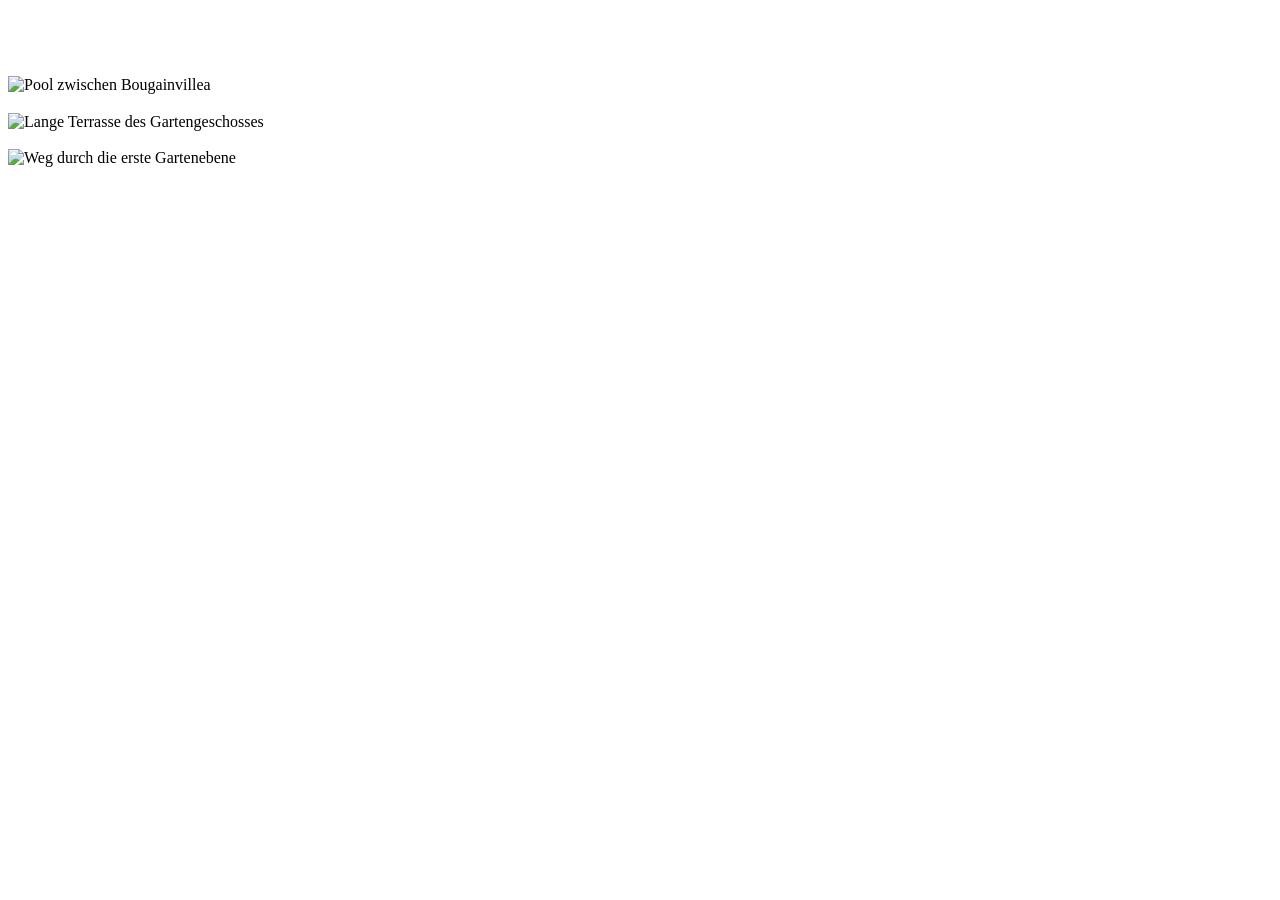
==== index.html @ 5aca3ff1 "Add Casa Alice pages and photo loader" ====
<!DOCTYPE html>
<html lang="de">
<head>
  <meta charset="utf-8" />
  <meta name="viewport" content="width=device-width, initial-scale=1" />
  <title>Casa Alice · Ponta do Sol, Madeira</title>
  <link rel="preconnect" href="https://fonts.googleapis.com" />
  <link rel="preconnect" href="https://fonts.gstatic.com" crossorigin />
  <link href="https://fonts.googleapis.com/css2?family=Figtree:wght@400;500;600&family=Fraunces:opsz,wght@9..144,400;9..144,500&display=swap" rel="stylesheet" />
  <link rel="icon" href="images/icons/favicon.ico" sizes="32x32" />
  <link rel="icon" type="image/png" href="images/icons/favicon-32.png" />
  <link rel="apple-touch-icon" href="images/icons/apple-touch-icon.png" />
  <link rel="manifest" href="site.webmanifest" />
  <meta name="theme-color" content="#102d37" />
  <link rel="stylesheet" href="styles.css" />
</head>
<body data-page="home">
  <div id="site-header"></div>
  <section class="hero">
    <div class="hero-slides" id="hero-slides" aria-hidden="true">
      <img class="is-on" src="images/slides/01-pool.jpg" alt="" />
      <img src="images/slides/02-garden-sea.jpg" alt="" />
      <img src="images/slides/03-terrace-flowers.jpg" alt="" />
      <img src="images/slides/04-table-sea.jpg" alt="" />
      <img src="images/slides/05-mango.jpg" alt="" />
      <img src="images/slides/06-persimmon-tree.jpg" alt="" />
      <img src="images/slides/07-harvest.jpg" alt="" />
      <img src="images/slides/08-protea.jpg" alt="" />
      <img src="images/slides/09-poem-madeira.jpg" alt="" />
      <img src="images/slides/10-hedge-night.jpg" alt="" />
      <img src="images/slides/11-terrace-night.jpg" alt="" />
      <img src="images/slides/12-valley-night.jpg" alt="" />
      <img src="images/slides/13-window-desk.jpg" alt="" />
    </div>
    <div class="hero-copy">
      <div class="kicker" data-i="heroKicker"></div>
      <h1 data-i="heroTitle"></h1>
      <p class="lede" data-i="heroLede"></p>
      <p style="margin-top:22px;display:flex;gap:10px;flex-wrap:wrap">
        <a class="btn" href="book.html" data-i="heroCta"></a>
        <a class="btn light" href="the-place.html" data-i="heroStory"></a>
      </p>
    </div>
  </section>
  <section class="section">
    <div class="wrap">
      <div class="kicker" style="color:var(--terracotta)" data-i="unitsKicker"></div>
      <h2 data-i="unitsTitle"></h2>
      <div class="cards" style="margin-top:28px">
        <article class="card">
          <img src="images/pool-day.jpg" alt="Pool zwischen Bougainvillea" />
          <div class="card-body">
            <div class="meta" data-i="aptMeta"></div>
            <h3 data-i="aptTitle"></h3>
            <p data-i="homeAptText"></p>
            <a class="btn ghost" href="apartment.html" data-i="more"></a>
          </div>
        </article>
        <article class="card">
          <img src="images/terrace-eg.jpg" alt="Lange Terrasse des Gartengeschosses" />
          <div class="card-body">
            <div class="meta" data-i="wgMeta"></div>
            <h3 data-i="wgTitle"></h3>
            <p data-i="homeWgText"></p>
            <a class="btn ghost" href="wg.html" data-i="more"></a>
          </div>
        </article>
      </div>
    </div>
  </section>
  <section class="section tight" style="padding-top:0">
    <div class="wrap grid-2">
      <div class="photo-frame tall"><img src="images/garden-path.jpg" alt="Weg durch die erste Gartenebene" /></div>
      <div>
        <div class="kicker" style="color:var(--terracotta)" data-i="homePlaceKicker"></div>
        <h2 data-i="homePlaceTitle"></h2>
        <p class="muted" data-i="homePlaceLede"></p>
        <p><a class="btn" href="the-place.html" data-i="homePlaceCta"></a></p>
      </div>
    </div>
  </section>
  <footer id="site-footer"></footer>
  <script src="site.js"></script>
</body>
</html>
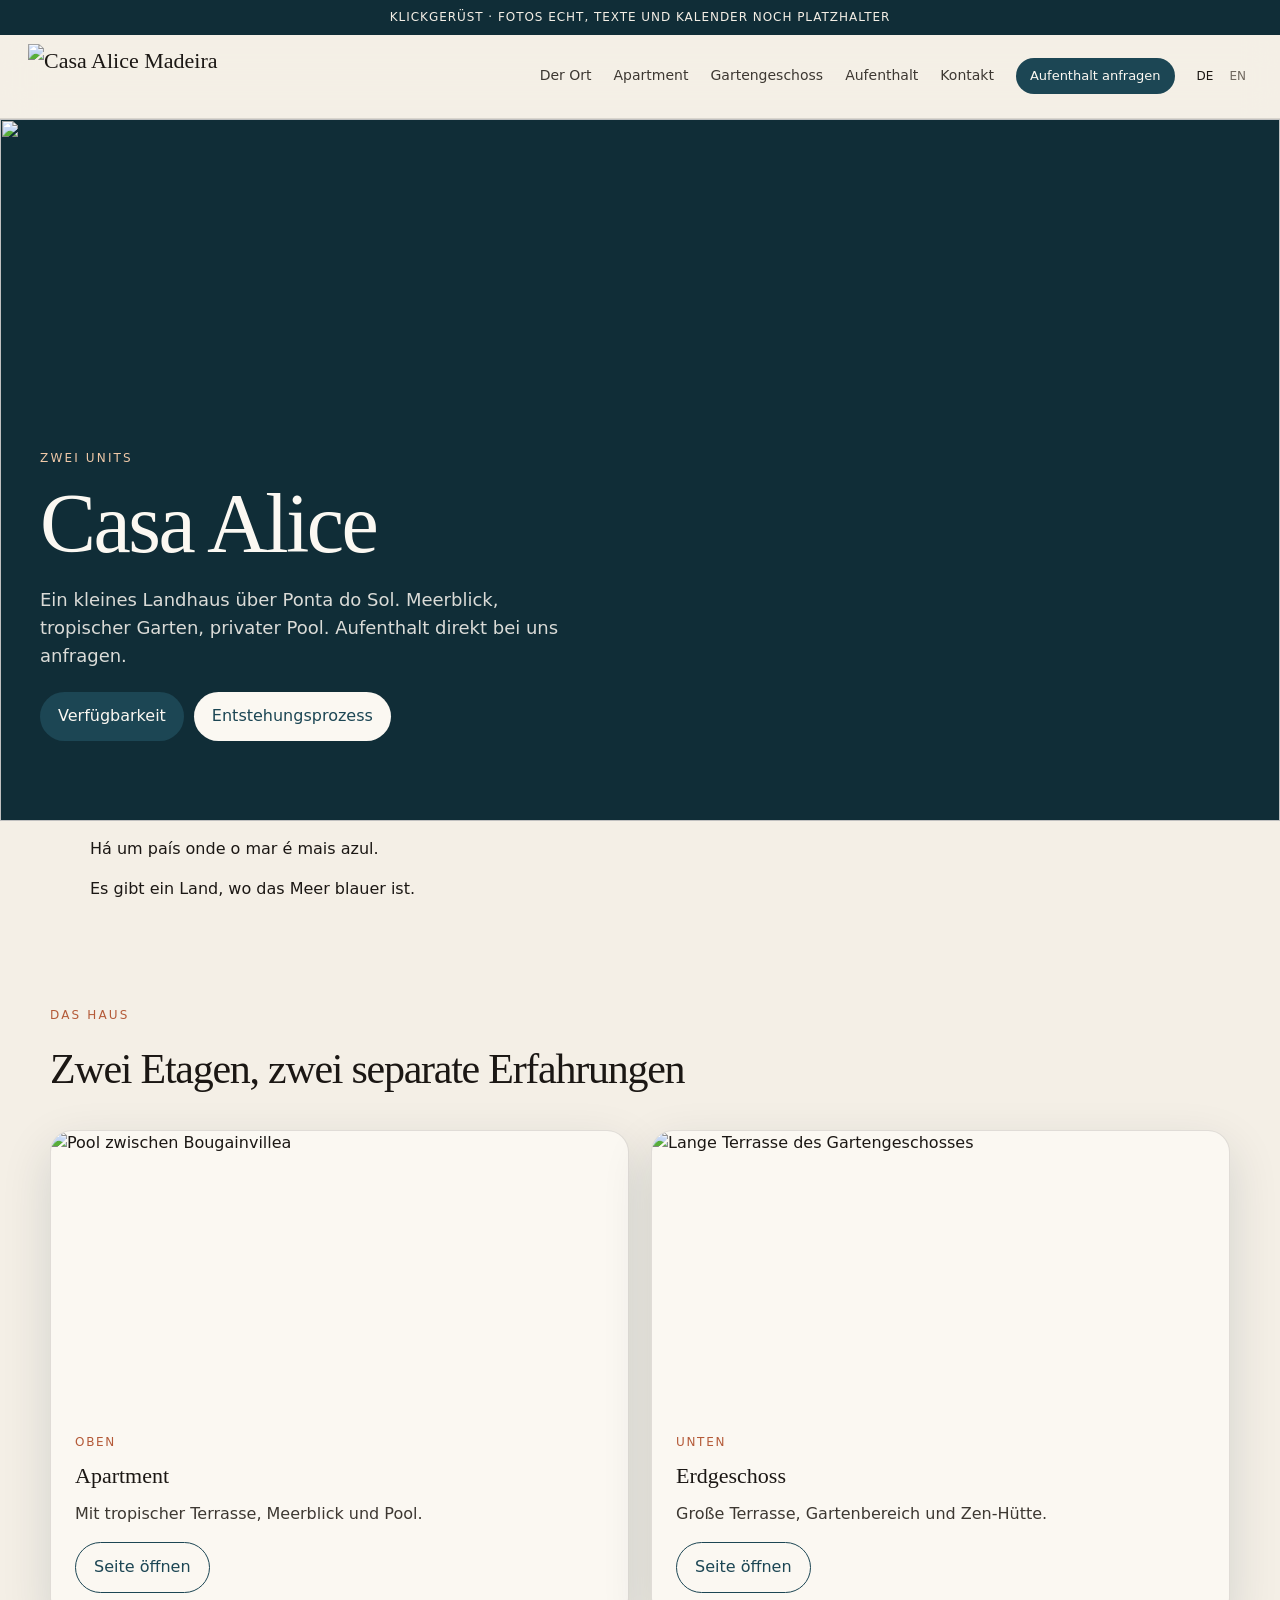
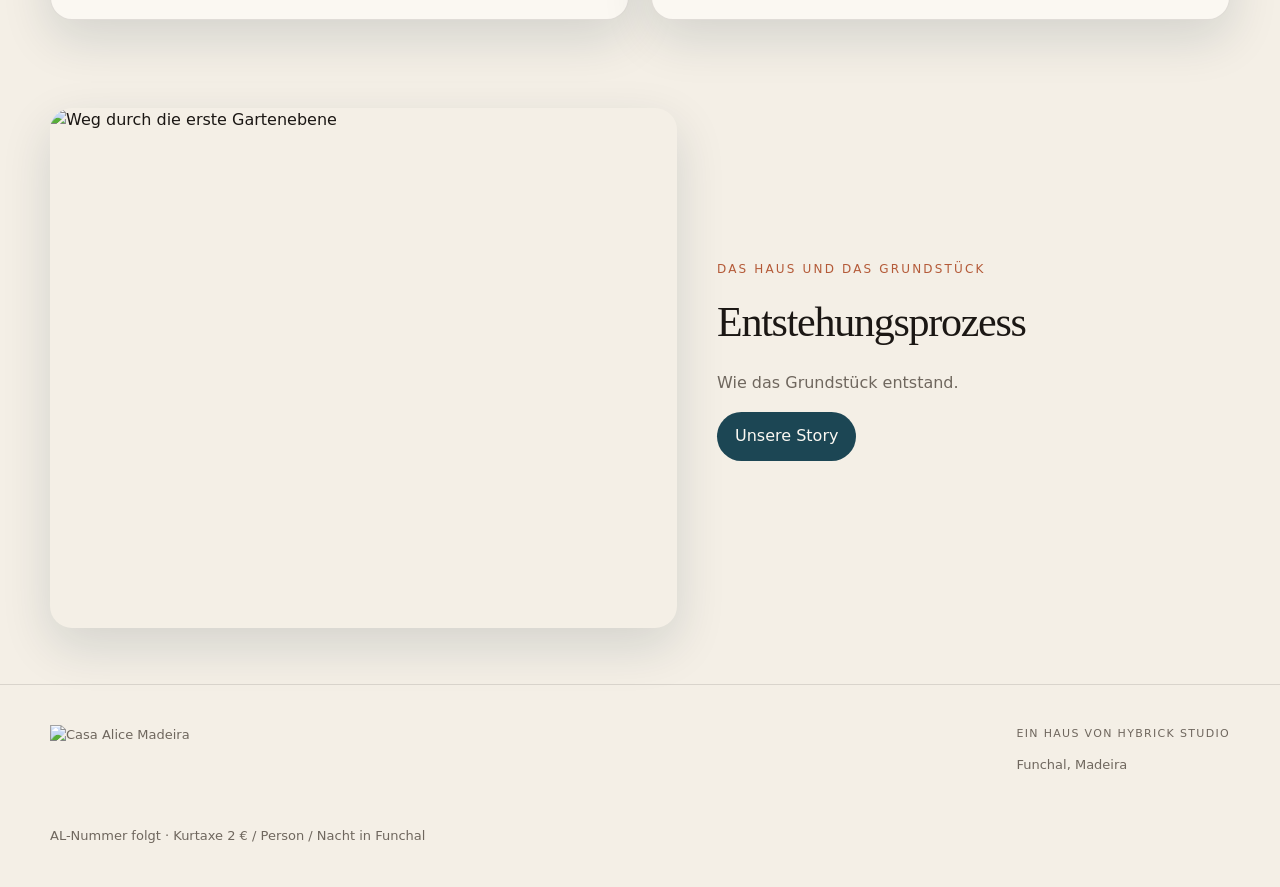
==== commit 8132f8e8: "Add homepage quote band: Há um país onde o mar é mais azul" ====
--- a/index.html
+++ b/index.html
@@ -42,6 +42,14 @@
       </p>
     </div>
   </section>
+  <section class="quote-band" aria-label="Zitat">
+    <div class="wrap">
+      <blockquote>
+        <p class="quote-pt">Há um país onde o mar é mais azul.</p>
+        <p class="quote-tr" data-i="homeQuoteTr"></p>
+      </blockquote>
+    </div>
+  </section>
   <section class="section">
     <div class="wrap">
       <div class="kicker" style="color:var(--terracotta)" data-i="unitsKicker"></div>
--- a/styles.css
+++ b/styles.css
@@ -0,0 +1,116 @@
+:root {
+  --ink: #1b1714;
+  --ink-soft: #3d3832;
+  --muted: #6f675e;
+  --line: rgba(27, 23, 20, 0.12);
+  --paper: #f4efe6;
+  --paper-2: #ebe3d4;
+  --white: #fbf8f2;
+  --sea: #1c4654;
+  --sea-deep: #102d37;
+  --bougain: #b54e6d;
+  --terracotta: #b45a38;
+  --shadow: 0 18px 50px rgba(16, 45, 55, 0.14);
+  --radius: 22px;
+  --max: 1180px;
+  --nav-h: 84px;
+}
+* { box-sizing: border-box; }
+html { scroll-behavior: smooth; }
+body { margin: 0; font-family: "Figtree", system-ui, sans-serif; color: var(--ink); background: var(--paper); line-height: 1.55; }
+img { max-width: 100%; display: block; }
+a { color: inherit; text-decoration: none; }
+button, input, select, textarea { font: inherit; }
+.preview-bar { background: var(--sea-deep); color: #f4efe6; font-size: 12px; letter-spacing: 0.08em; text-transform: uppercase; text-align: center; padding: 8px 16px; }
+.nav { position: sticky; top: 0; z-index: 40; height: var(--nav-h); display: flex; align-items: center; justify-content: space-between; padding: 0 28px; background: rgba(244, 239, 230, 0.88); backdrop-filter: blur(16px); border-bottom: 1px solid var(--line); }
+.brand { display: flex; align-items: center; gap: 10px; font-family: "Fraunces", Georgia, serif; font-size: 22px; font-weight: 500; }
+.brand img { height: 64px; width: auto; display: block; }
+.footer-logo img { height: 88px; width: auto; margin-bottom: 8px; }
+.nav-links { display: flex; gap: 22px; align-items: center; }
+.nav-links a { font-size: 14px; color: var(--ink-soft); }
+.nav-links a.active, .nav-links a:hover { color: var(--ink); }
+.nav-cta { background: var(--sea); color: var(--white) !important; padding: 8px 14px; border-radius: 999px; font-size: 13px !important; }
+.nav-right { display: flex; align-items: center; gap: 16px; }
+.lang { display: flex; gap: 4px; font-size: 12px; letter-spacing: 0.08em; }
+.lang button { border: 0; background: transparent; color: var(--muted); cursor: pointer; padding: 4px 6px; }
+.lang button.on { color: var(--ink); }
+.burger { display: none; border: 0; background: transparent; font-size: 22px; cursor: pointer; }
+.hero { position: relative; min-height: 78vh; display: grid; place-items: end start; overflow: hidden; }
+.hero-slides { position: absolute; inset: 0; background: #102d37; }
+.hero-slides img { position: absolute; inset: 0; width: 100%; height: 100%; object-fit: cover; object-position: center; opacity: 0; transition: opacity 0.22s ease-in-out; pointer-events: none; }
+.hero-slides img.is-on { opacity: 1; z-index: 1; }
+.hero img { position: absolute; inset: 0; width: 100%; height: 100%; object-fit: cover; }
+@media (prefers-reduced-motion: reduce) { .hero-slides img { transition: none; } }
+.hero::after { content: ""; position: absolute; inset: 0; background: linear-gradient(180deg, rgba(16,45,55,0.05) 20%, rgba(16,45,55,0.55) 100%); }
+.hero-copy { position: relative; z-index: 1; color: var(--white); padding: 64px 40px; max-width: 720px; }
+.kicker { font-size: 12px; letter-spacing: 0.18em; text-transform: uppercase; margin-bottom: 12px; color: #f0c9a8; }
+.hero h1, h1 { font-family: "Fraunces", Georgia, serif; font-weight: 450; letter-spacing: -0.03em; line-height: 1.05; margin: 0 0 16px; }
+.hero h1 { font-size: clamp(42px, 7vw, 84px); }
+h1 { font-size: clamp(36px, 5vw, 64px); }
+h2 { font-family: "Fraunces", Georgia, serif; font-weight: 450; font-size: clamp(28px, 3.4vw, 42px); letter-spacing: -0.03em; margin: 0 0 12px; }
+h3 { font-family: "Fraunces", Georgia, serif; font-weight: 500; font-size: 22px; margin: 0 0 8px; }
+.lede { font-size: 18px; color: rgba(251,248,242,0.86); max-width: 46ch; }
+.muted { color: var(--muted); }
+.wrap { width: min(var(--max), calc(100% - 48px)); margin: 0 auto; }
+.section { padding: 88px 0; }
+.section.tight { padding: 56px 0; }
+.page-hero { padding: 56px 0 24px; }
+.page-hero p { max-width: 58ch; color: var(--ink-soft); font-size: 18px; }
+.grid-2 { display: grid; grid-template-columns: 1.1fr 0.9fr; gap: 40px; align-items: center; }
+.cards { display: grid; grid-template-columns: 1fr 1fr; gap: 22px; }
+.card { background: var(--white); border-radius: var(--radius); overflow: hidden; box-shadow: var(--shadow); border: 1px solid var(--line); }
+.card img { width: 100%; height: 280px; object-fit: cover; }
+.card-body { padding: 22px 24px 26px; }
+.card-body p { color: var(--ink-soft); margin: 0 0 16px; }
+.meta { font-size: 12px; letter-spacing: 0.14em; text-transform: uppercase; color: var(--terracotta); margin-bottom: 8px; }
+.btn { display: inline-flex; align-items: center; gap: 8px; background: var(--sea); color: var(--white); border: 0; border-radius: 999px; padding: 12px 18px; cursor: pointer; }
+.btn.ghost { background: transparent; color: var(--sea); border: 1px solid var(--sea); }
+.btn.light { background: var(--white); color: var(--sea); }
+.photo-frame { border-radius: var(--radius); overflow: hidden; box-shadow: var(--shadow); }
+.photo-frame img { width: 100%; height: 100%; object-fit: cover; }
+.photo-frame.tall img { height: 520px; }
+.photo-frame.wide img { height: 420px; object-fit: cover; }
+.timeline { display: grid; gap: 0; }
+.t-item { display: grid; grid-template-columns: 140px 1fr 1.1fr; gap: 28px; padding: 36px 0; border-top: 1px solid var(--line); }
+.t-item img { width: 100%; height: 220px; object-fit: cover; border-radius: 16px; }
+.year { font-family: "Fraunces", Georgia, serif; font-size: 28px; color: var(--sea); }
+.facts { display: grid; grid-template-columns: repeat(4, 1fr); gap: 16px; margin: 28px 0 8px; }
+.fact { background: var(--white); border: 1px solid var(--line); border-radius: 16px; padding: 16px 18px; }
+.fact b { display: block; font-family: "Fraunces", Georgia, serif; font-size: 22px; }
+.gallery { display: grid; grid-template-columns: 1.4fr 1fr; gap: 12px; }
+.gallery img { width: 100%; height: 240px; object-fit: cover; border-radius: 16px; }
+.gallery img:first-child { grid-row: span 2; height: 492px; }
+.note { background: var(--paper-2); border-radius: 16px; padding: 16px 18px; font-size: 14px; color: var(--ink-soft); }
+.book-layout { display: grid; grid-template-columns: 1.05fr 0.95fr; gap: 32px; align-items: start; }
+.panel { background: var(--white); border: 1px solid var(--line); border-radius: var(--radius); padding: 24px; }
+.cal-head { display: flex; justify-content: space-between; align-items: center; margin-bottom: 12px; }
+.cal-head button { border: 1px solid var(--line); background: var(--paper); border-radius: 999px; padding: 6px 10px; cursor: pointer; }
+.cal-grid { display: grid; grid-template-columns: repeat(7, 1fr); gap: 6px; text-align: center; }
+.cal-grid .dow { font-size: 11px; color: var(--muted); letter-spacing: 0.08em; }
+.day { aspect-ratio: 1; border: 0; background: transparent; border-radius: 10px; cursor: pointer; }
+.day.busy { background: #eadfd0; color: #9a9186; text-decoration: line-through; cursor: not-allowed; }
+.day.selected, .day.inrange { background: var(--sea); color: white; }
+.legend { display: flex; gap: 16px; font-size: 13px; color: var(--muted); margin-top: 12px; }
+.swatch { width: 10px; height: 10px; border-radius: 3px; display: inline-block; margin-right: 6px; }
+form { display: grid; gap: 12px; }
+label { font-size: 13px; color: var(--muted); }
+input, select, textarea { width: 100%; border: 1px solid var(--line); background: var(--paper); border-radius: 12px; padding: 11px 12px; }
+textarea { min-height: 110px; resize: vertical; }
+.form-row { display: grid; grid-template-columns: 1fr 1fr; gap: 12px; }
+.success { display: none; background: #e7f0e6; color: #24522c; border-radius: 12px; padding: 14px; }
+.stay-list { display: grid; gap: 14px; }
+.stay-list div { background: var(--white); border: 1px solid var(--line); border-radius: 16px; padding: 18px 20px; }
+footer { border-top: 1px solid var(--line); padding: 40px 0 28px; color: var(--muted); font-size: 13px; }
+.foot { display: flex; justify-content: space-between; gap: 24px; align-items: start; }
+.hybrick { letter-spacing: 0.12em; text-transform: uppercase; font-size: 11px; }
+@media (max-width: 880px) {
+  .brand img { height: 52px; }
+  .nav-links { display: none; position: absolute; top: var(--nav-h); left: 0; right: 0; background: var(--paper); flex-direction: column; padding: 18px; border-bottom: 1px solid var(--line); }
+  .nav-links.open { display: flex; }
+  .burger { display: block; }
+  .grid-2, .cards, .book-layout, .gallery, .facts, .t-item, .foot { grid-template-columns: 1fr; }
+  .t-item { grid-template-columns: 1fr; }
+  .hero-copy { padding: 40px 22px; }
+  .wrap { width: min(var(--max), calc(100% - 32px)); }
+  .gallery img:first-child { height: 260px; }
+}
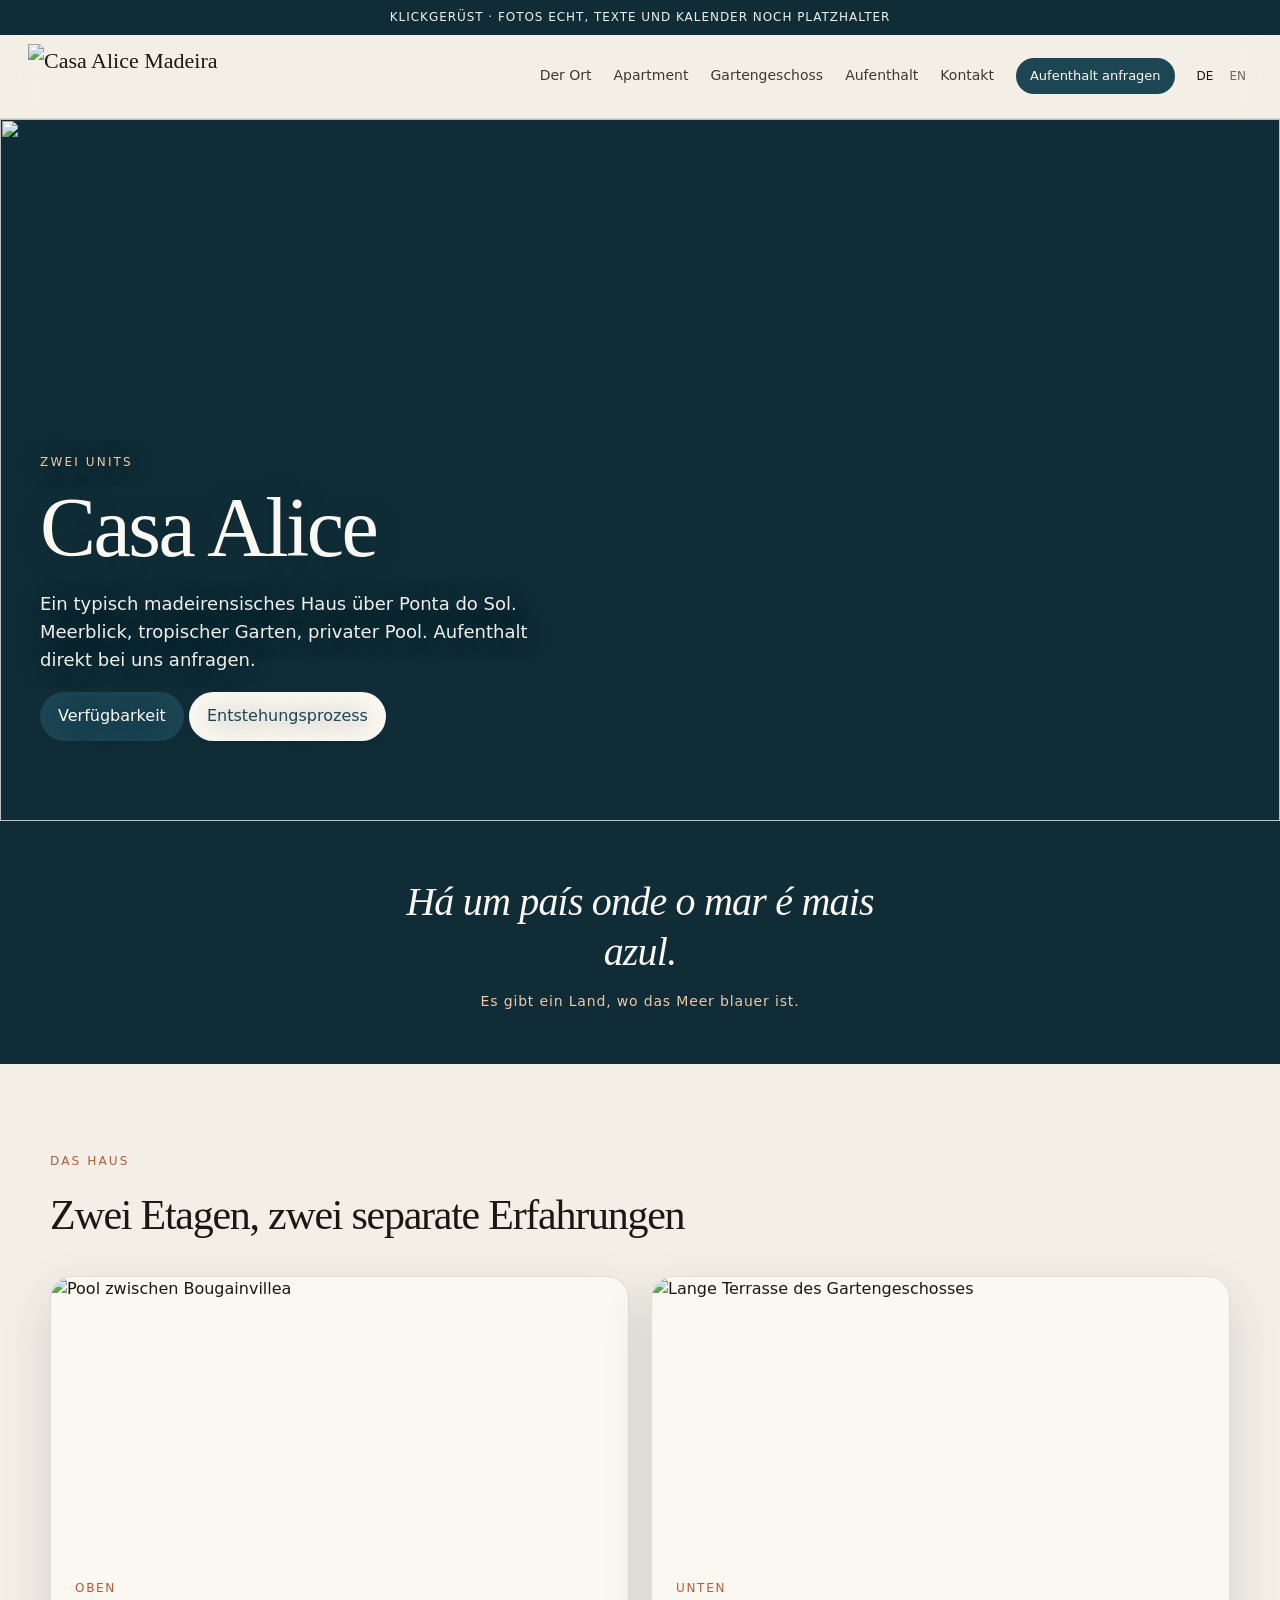
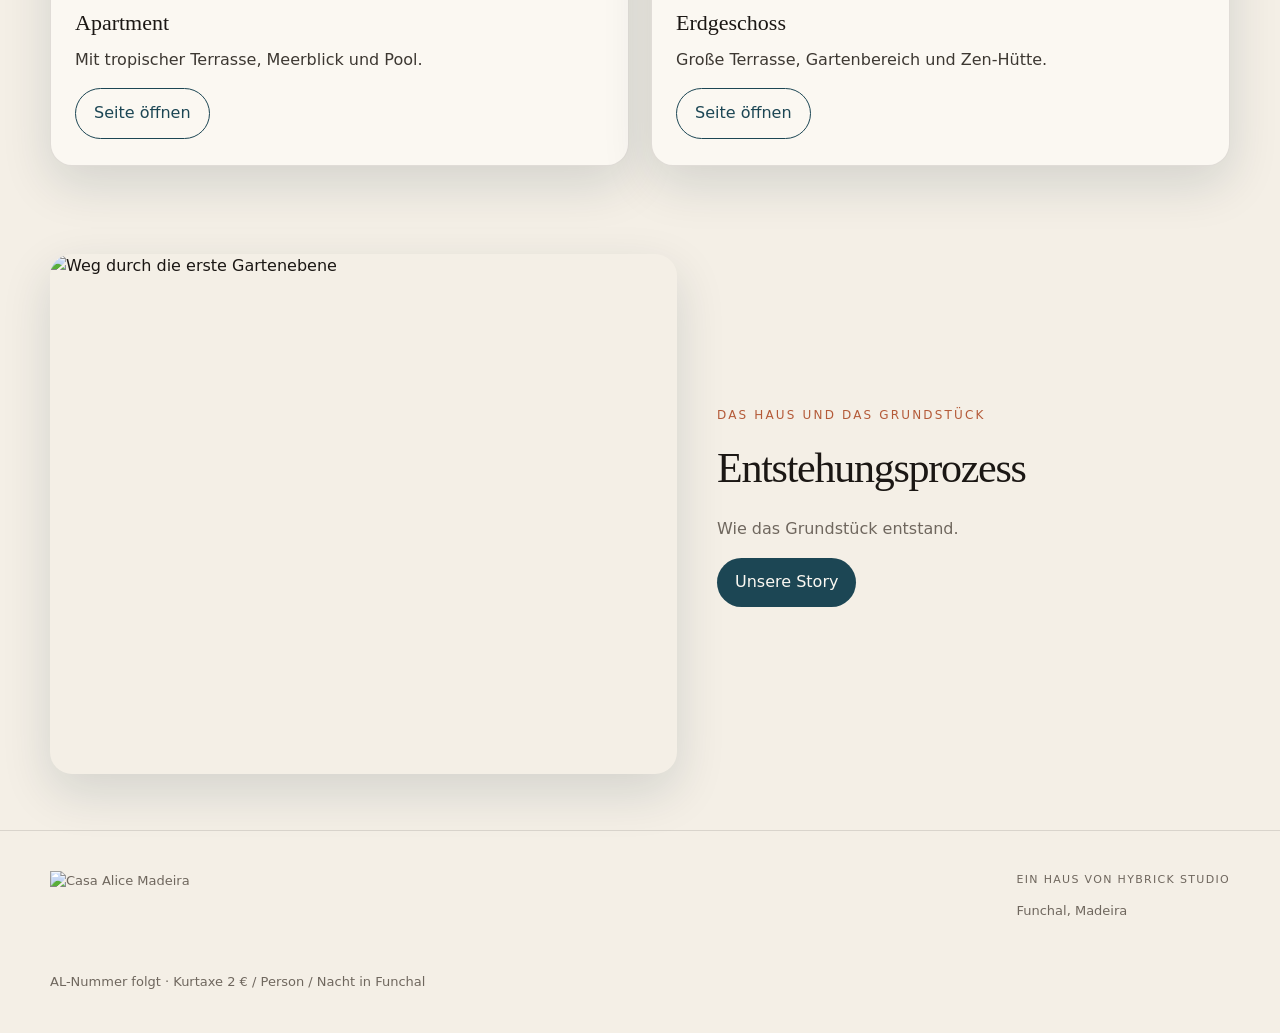
==== commit ef7f3388: "Hero: Glaskasten um Titel, Text und Buttons" ====
--- a/index.html
+++ b/index.html
@@ -33,13 +33,15 @@
       <img src="images/slides/13-window-desk.jpg" alt="" />
     </div>
     <div class="hero-copy">
-      <div class="kicker" data-i="heroKicker"></div>
-      <h1 data-i="heroTitle"></h1>
-      <p class="lede" data-i="heroLede"></p>
-      <p style="margin-top:22px;display:flex;gap:10px;flex-wrap:wrap">
-        <a class="btn" href="book.html" data-i="heroCta"></a>
-        <a class="btn light" href="the-place.html" data-i="heroStory"></a>
-      </p>
+      <div class="hero-glass">
+        <div class="kicker" data-i="heroKicker"></div>
+        <h1 data-i="heroTitle"></h1>
+        <p class="lede" data-i="heroLede"></p>
+        <p class="hero-actions">
+          <a class="btn" href="book.html" data-i="heroCta"></a>
+          <a class="btn light" href="the-place.html" data-i="heroStory"></a>
+        </p>
+      </div>
     </div>
   </section>
   <section class="quote-band" aria-label="Zitat">
--- a/styles.css
+++ b/styles.css
@@ -37,20 +37,45 @@
 .burger { display: none; border: 0; background: transparent; font-size: 22px; cursor: pointer; }
 .hero { position: relative; min-height: 78vh; display: grid; place-items: end start; overflow: hidden; }
 .hero-slides { position: absolute; inset: 0; background: #102d37; }
-.hero-slides img { position: absolute; inset: 0; width: 100%; height: 100%; object-fit: cover; object-position: center; opacity: 0; transition: opacity 0.22s ease-in-out; pointer-events: none; }
+.hero-slides img { position: absolute; inset: 0; width: 100%; height: 100%; object-fit: cover; object-position: center; opacity: 0; transition: opacity 0.44s ease-in-out; pointer-events: none; }
 .hero-slides img.is-on { opacity: 1; z-index: 1; }
 .hero img { position: absolute; inset: 0; width: 100%; height: 100%; object-fit: cover; }
 @media (prefers-reduced-motion: reduce) { .hero-slides img { transition: none; } }
-.hero::after { content: ""; position: absolute; inset: 0; background: linear-gradient(180deg, rgba(16,45,55,0.05) 20%, rgba(16,45,55,0.55) 100%); }
-.hero-copy { position: relative; z-index: 1; color: var(--white); padding: 64px 40px; max-width: 720px; }
+.hero::after { content: ""; position: absolute; inset: 0; background: linear-gradient(180deg, rgba(16,45,55,0.22) 0%, rgba(16,45,55,0.34) 38%, rgba(16,45,55,0.78) 100%); }
+.hero-copy { position: relative; z-index: 1; color: var(--white); padding: 64px 40px; max-width: 720px; text-shadow: 0 2px 22px rgba(16, 45, 55, 0.55); }
 .kicker { font-size: 12px; letter-spacing: 0.18em; text-transform: uppercase; margin-bottom: 12px; color: #f0c9a8; }
 .hero h1, h1 { font-family: "Fraunces", Georgia, serif; font-weight: 450; letter-spacing: -0.03em; line-height: 1.05; margin: 0 0 16px; }
 .hero h1 { font-size: clamp(42px, 7vw, 84px); }
 h1 { font-size: clamp(36px, 5vw, 64px); }
 h2 { font-family: "Fraunces", Georgia, serif; font-weight: 450; font-size: clamp(28px, 3.4vw, 42px); letter-spacing: -0.03em; margin: 0 0 12px; }
 h3 { font-family: "Fraunces", Georgia, serif; font-weight: 500; font-size: 22px; margin: 0 0 8px; }
-.lede { font-size: 18px; color: rgba(251,248,242,0.86); max-width: 46ch; }
+.lede { font-size: 18px; color: rgba(251,248,242,0.96); max-width: 46ch; }
 .muted { color: var(--muted); }
+.quote-band {
+  background: var(--sea-deep);
+  color: var(--white);
+  padding: 56px 0 52px;
+  text-align: center;
+}
+.quote-band blockquote {
+  margin: 0 auto;
+  max-width: 34em;
+}
+.quote-pt {
+  font-family: "Fraunces", Georgia, serif;
+  font-style: italic;
+  font-weight: 400;
+  font-size: clamp(26px, 3.6vw, 40px);
+  line-height: 1.25;
+  letter-spacing: -0.02em;
+  margin: 0 0 14px;
+}
+.quote-tr {
+  margin: 0;
+  font-size: 14px;
+  letter-spacing: 0.06em;
+  color: #f0c9a8;
+}
 .wrap { width: min(var(--max), calc(100% - 48px)); margin: 0 auto; }
 .section { padding: 88px 0; }
 .section.tight { padding: 56px 0; }
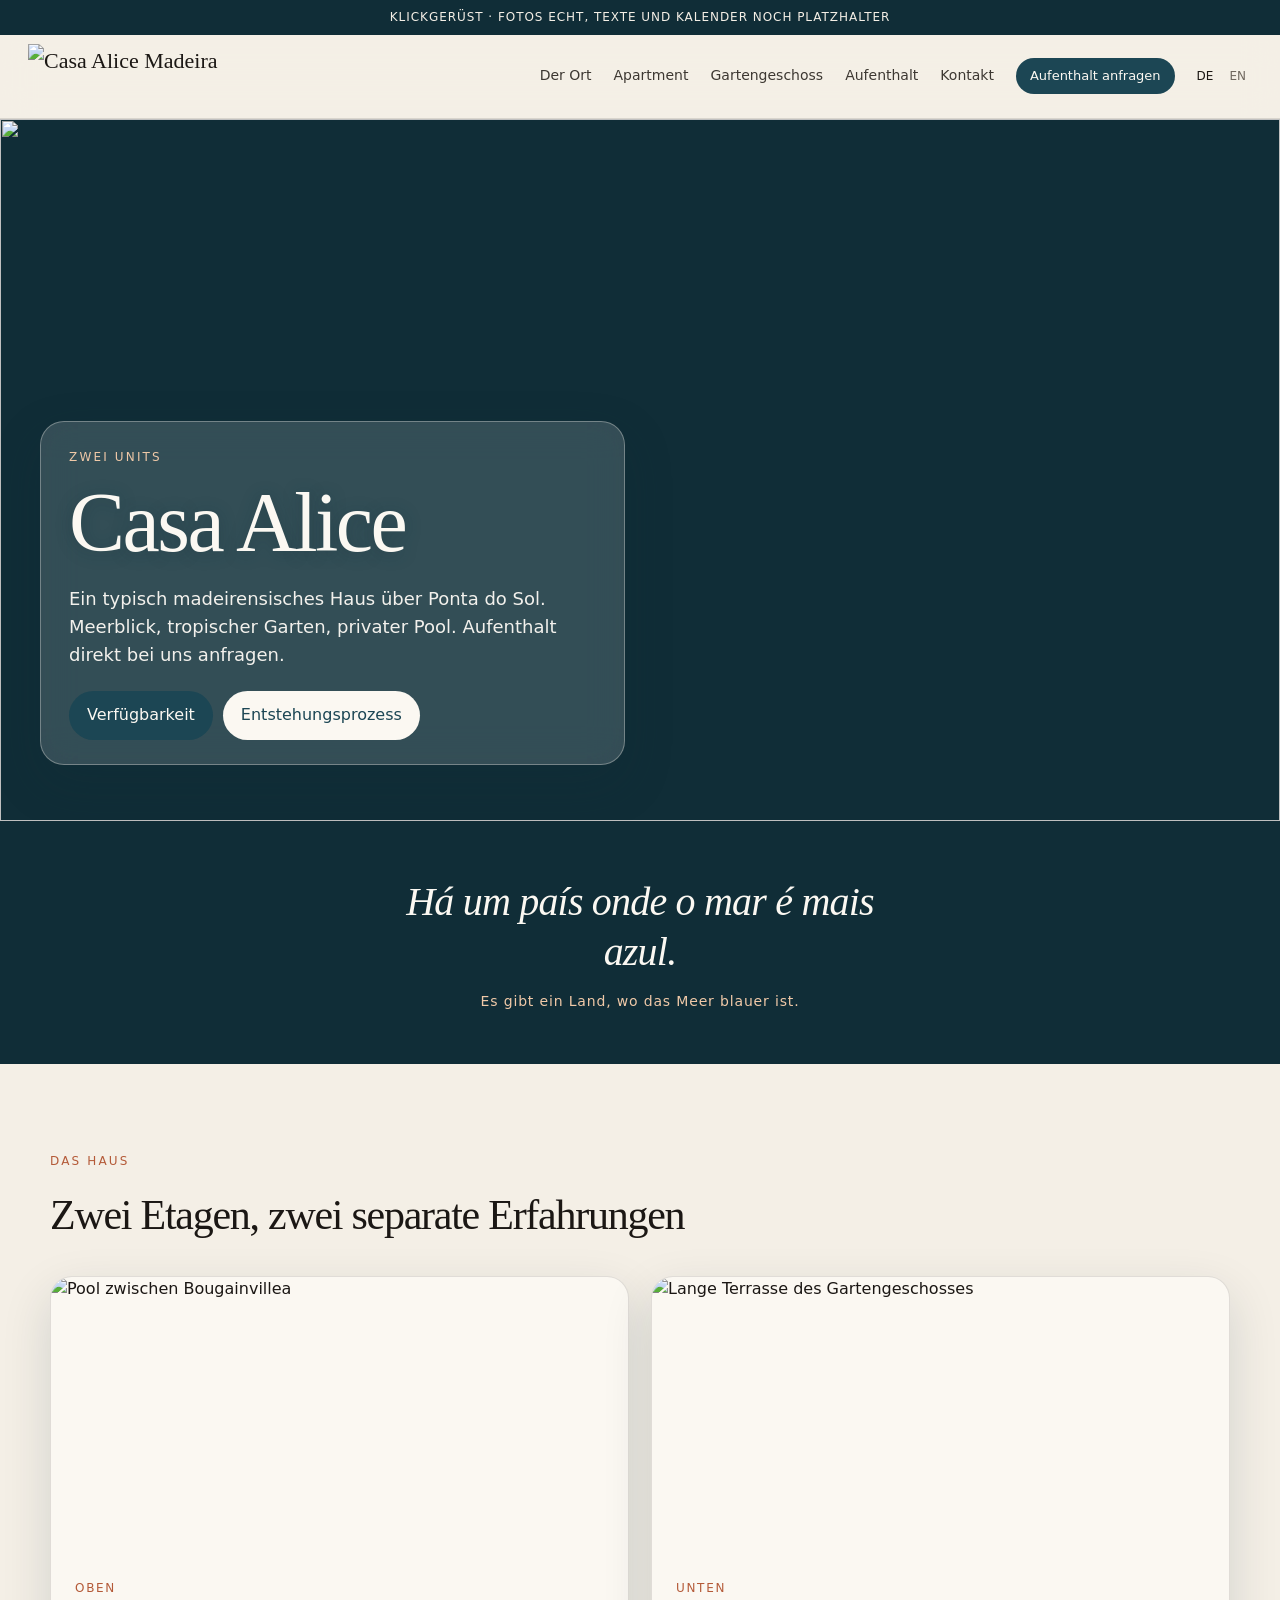
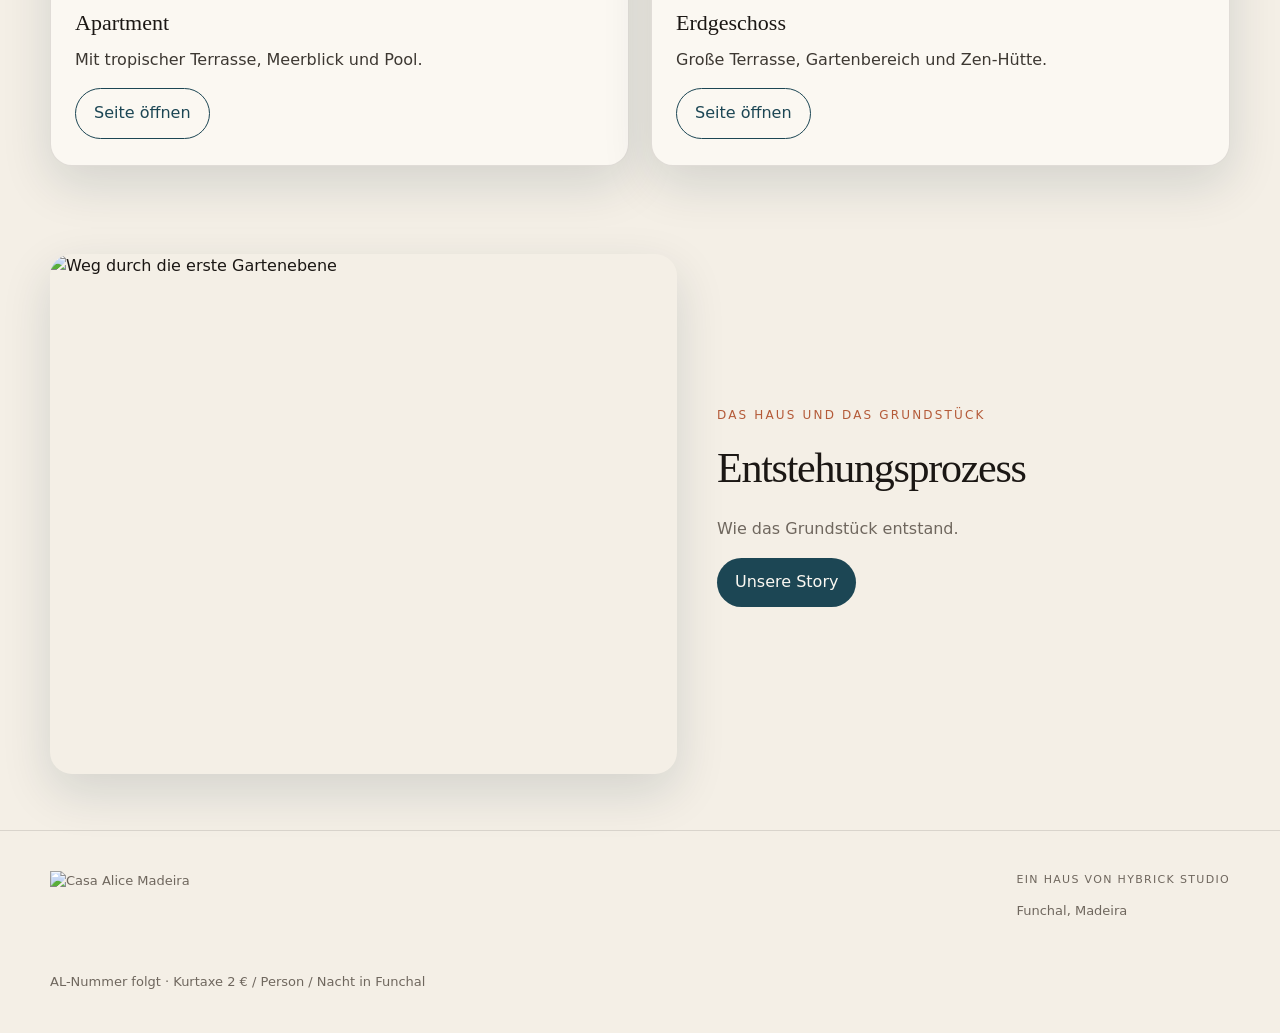
==== commit 4f89e474: "Cache-Bust für sichtbares Hero-Glas" ====
--- a/index.html
+++ b/index.html
@@ -12,7 +12,7 @@
   <link rel="apple-touch-icon" href="images/icons/apple-touch-icon.png" />
   <link rel="manifest" href="site.webmanifest" />
   <meta name="theme-color" content="#102d37" />
-  <link rel="stylesheet" href="styles.css" />
+  <link rel="stylesheet" href="styles.css?v=glass3" />
 </head>
 <body data-page="home">
   <div id="site-header"></div>
--- a/styles.css
+++ b/styles.css
@@ -41,8 +41,19 @@
 .hero-slides img.is-on { opacity: 1; z-index: 1; }
 .hero img { position: absolute; inset: 0; width: 100%; height: 100%; object-fit: cover; }
 @media (prefers-reduced-motion: reduce) { .hero-slides img { transition: none; } }
-.hero::after { content: ""; position: absolute; inset: 0; background: linear-gradient(180deg, rgba(16,45,55,0.22) 0%, rgba(16,45,55,0.34) 38%, rgba(16,45,55,0.78) 100%); }
-.hero-copy { position: relative; z-index: 1; color: var(--white); padding: 64px 40px; max-width: 720px; text-shadow: 0 2px 22px rgba(16, 45, 55, 0.55); }
+.hero::after { content: ""; position: absolute; inset: 0; background: linear-gradient(180deg, rgba(16,45,55,0.18) 0%, rgba(16,45,55,0.28) 38%, rgba(16,45,55,0.62) 100%); }
+.hero-copy { position: relative; z-index: 1; color: var(--white); padding: 48px 40px 56px; max-width: 740px; }
+.hero-glass {
+  background: rgba(251, 248, 242, 0.16);
+  backdrop-filter: blur(18px) saturate(1.15);
+  -webkit-backdrop-filter: blur(18px) saturate(1.15);
+  border: 1px solid rgba(251, 248, 242, 0.32);
+  border-radius: 24px;
+  padding: 26px 28px 24px;
+  box-shadow: 0 18px 48px rgba(16, 45, 55, 0.22);
+}
+.hero-glass h1 { text-shadow: 0 2px 16px rgba(16, 45, 55, 0.35); }
+.hero-actions { margin: 22px 0 0; display: flex; gap: 10px; flex-wrap: wrap; }
 .kicker { font-size: 12px; letter-spacing: 0.18em; text-transform: uppercase; margin-bottom: 12px; color: #f0c9a8; }
 .hero h1, h1 { font-family: "Fraunces", Georgia, serif; font-weight: 450; letter-spacing: -0.03em; line-height: 1.05; margin: 0 0 16px; }
 .hero h1 { font-size: clamp(42px, 7vw, 84px); }
@@ -135,7 +146,8 @@
   .burger { display: block; }
   .grid-2, .cards, .book-layout, .gallery, .facts, .t-item, .foot { grid-template-columns: 1fr; }
   .t-item { grid-template-columns: 1fr; }
-  .hero-copy { padding: 40px 22px; }
+  .hero-copy { padding: 28px 16px 36px; }
+  .hero-glass { padding: 20px 18px 18px; border-radius: 18px; }
   .wrap { width: min(var(--max), calc(100% - 32px)); }
   .gallery img:first-child { height: 260px; }
 }
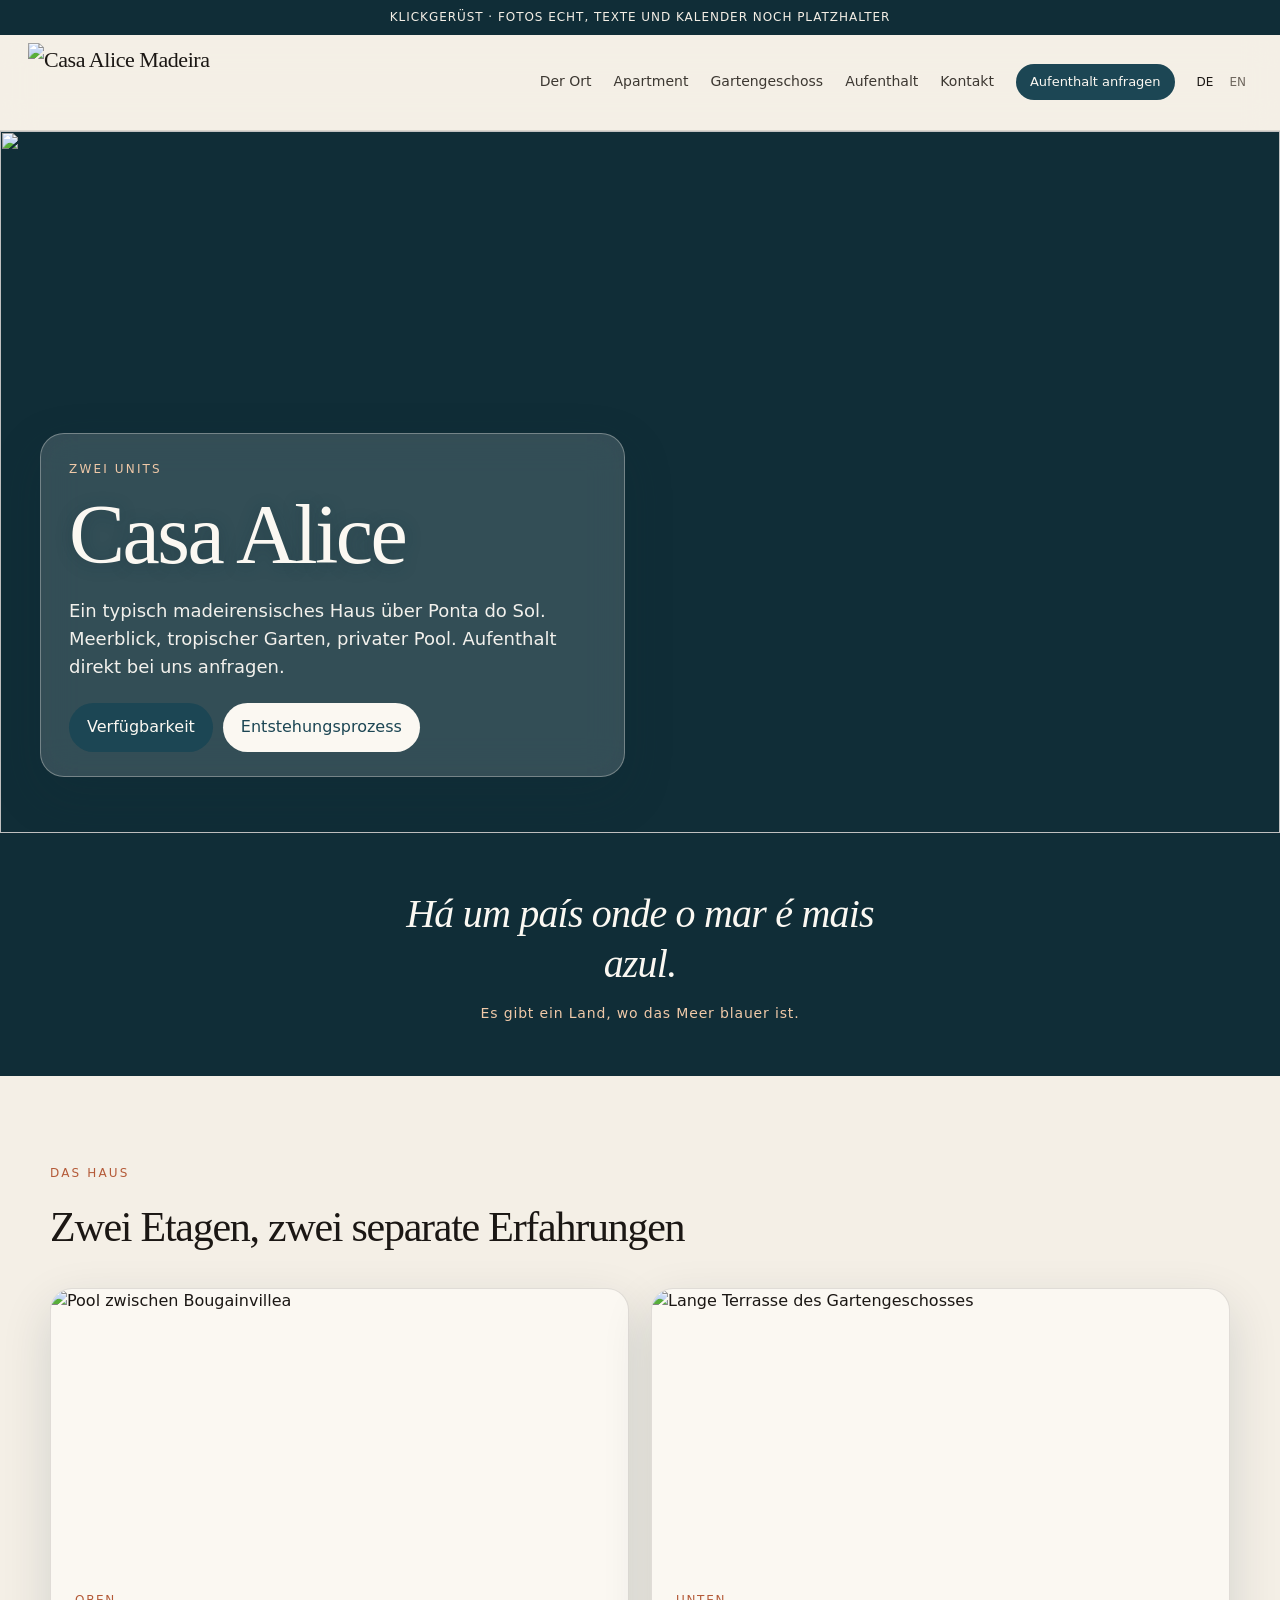
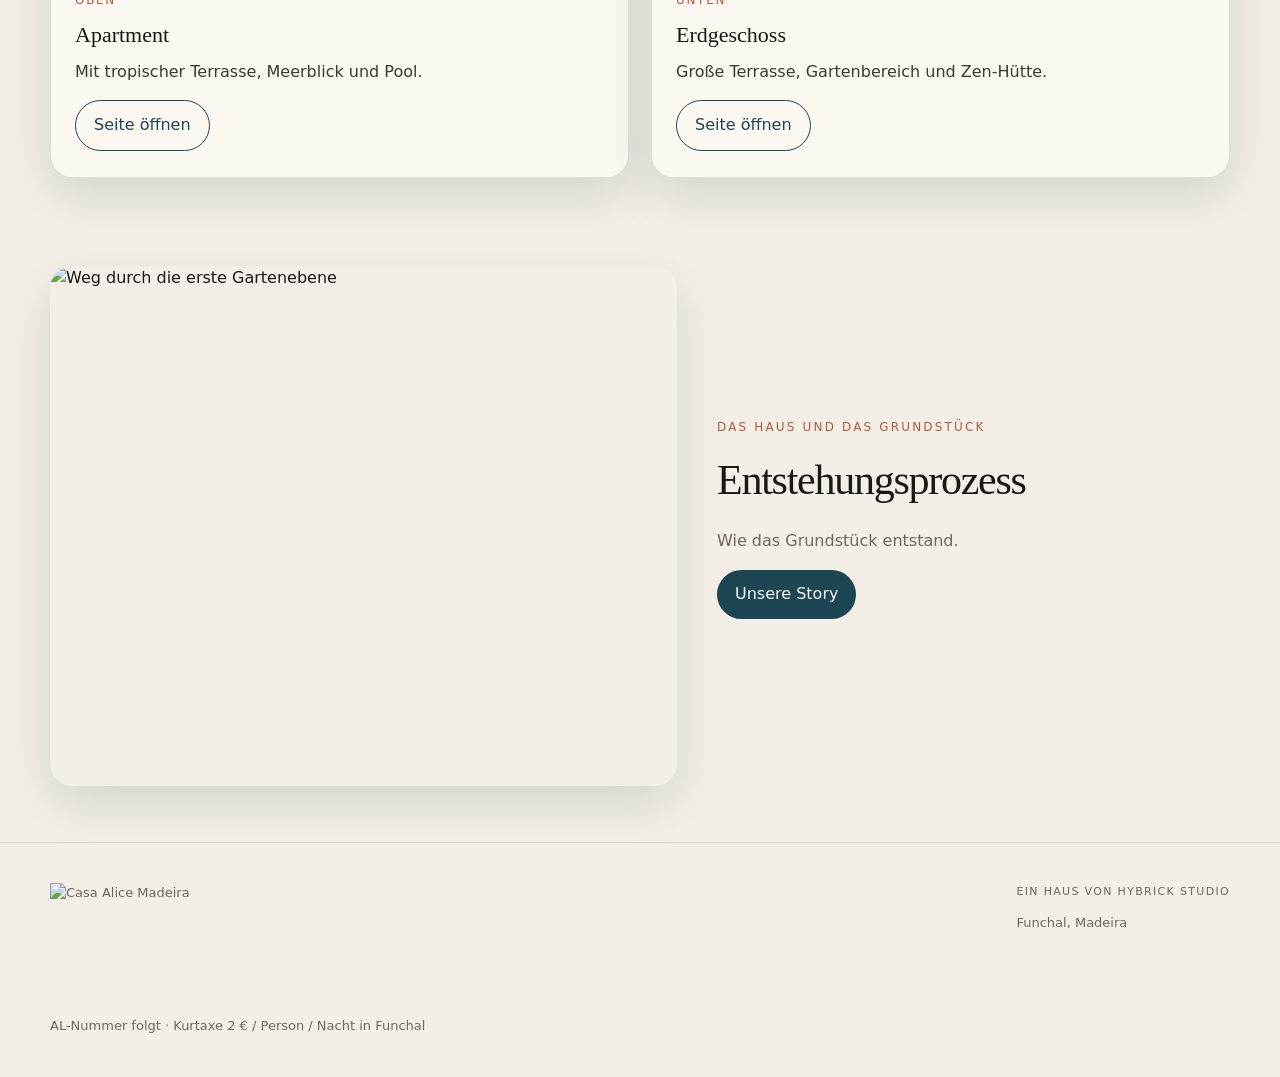
==== commit 6dabd4b0: "CSS-Cache auf Vercel und Pages neu laden" ====
--- a/index.html
+++ b/index.html
@@ -12,7 +12,7 @@
   <link rel="apple-touch-icon" href="images/icons/apple-touch-icon.png" />
   <link rel="manifest" href="site.webmanifest" />
   <meta name="theme-color" content="#102d37" />
-  <link rel="stylesheet" href="styles.css?v=glass3" />
+  <link rel="stylesheet" href="styles.css?v=fix4" />
 </head>
 <body data-page="home">
   <div id="site-header"></div>
@@ -90,6 +90,7 @@
     </div>
   </section>
   <footer id="site-footer"></footer>
-  <script src="site.js"></script>
+  <script src="photos.js?v=fix4"></script>
+  <script src="site.js?v=fix4"></script>
 </body>
 </html>
--- a/styles.css
+++ b/styles.css
@@ -13,36 +13,130 @@
   --shadow: 0 18px 50px rgba(16, 45, 55, 0.14);
   --radius: 22px;
   --max: 1180px;
-  --nav-h: 84px;
-}
+  --nav-h: 96px;
+}
+
 * { box-sizing: border-box; }
 html { scroll-behavior: smooth; }
-body { margin: 0; font-family: "Figtree", system-ui, sans-serif; color: var(--ink); background: var(--paper); line-height: 1.55; }
+body {
+  margin: 0;
+  font-family: "Figtree", system-ui, sans-serif;
+  color: var(--ink);
+  background: var(--paper);
+  line-height: 1.55;
+}
 img { max-width: 100%; display: block; }
 a { color: inherit; text-decoration: none; }
 button, input, select, textarea { font: inherit; }
-.preview-bar { background: var(--sea-deep); color: #f4efe6; font-size: 12px; letter-spacing: 0.08em; text-transform: uppercase; text-align: center; padding: 8px 16px; }
-.nav { position: sticky; top: 0; z-index: 40; height: var(--nav-h); display: flex; align-items: center; justify-content: space-between; padding: 0 28px; background: rgba(244, 239, 230, 0.88); backdrop-filter: blur(16px); border-bottom: 1px solid var(--line); }
-.brand { display: flex; align-items: center; gap: 10px; font-family: "Fraunces", Georgia, serif; font-size: 22px; font-weight: 500; }
-.brand img { height: 64px; width: auto; display: block; }
-.footer-logo img { height: 88px; width: auto; margin-bottom: 8px; }
+
+.preview-bar {
+  background: var(--sea-deep);
+  color: #f4efe6;
+  font-size: 12px;
+  letter-spacing: 0.08em;
+  text-transform: uppercase;
+  text-align: center;
+  padding: 8px 16px;
+}
+.preview-bar strong { font-weight: 600; color: #f0c9a8; }
+
+.nav {
+  position: sticky;
+  top: 0;
+  z-index: 40;
+  height: var(--nav-h);
+  display: flex;
+  align-items: center;
+  justify-content: space-between;
+  padding: 0 28px;
+  background: rgba(244, 239, 230, 0.88);
+  backdrop-filter: blur(16px);
+  border-bottom: 1px solid var(--line);
+}
+.brand {
+  display: flex;
+  align-items: center;
+  gap: 10px;
+  font-family: "Fraunces", Georgia, serif;
+  font-size: 22px;
+  font-weight: 500;
+  letter-spacing: -0.02em;
+}
+.brand img {
+  height: 78px;
+  width: auto;
+  display: block;
+}
+.brand.wordmark { height: auto; }
+.brand span { color: var(--muted); font-size: 12px; letter-spacing: 0.14em; text-transform: uppercase; margin-left: 10px; }
+.footer-logo img {
+  height: 120px;
+  width: auto;
+  margin-bottom: 8px;
+}
 .nav-links { display: flex; gap: 22px; align-items: center; }
 .nav-links a { font-size: 14px; color: var(--ink-soft); }
 .nav-links a.active, .nav-links a:hover { color: var(--ink); }
-.nav-cta { background: var(--sea); color: var(--white) !important; padding: 8px 14px; border-radius: 999px; font-size: 13px !important; }
+.nav-cta {
+  background: var(--sea);
+  color: var(--white) !important;
+  padding: 8px 14px;
+  border-radius: 999px;
+  font-size: 13px !important;
+}
 .nav-right { display: flex; align-items: center; gap: 16px; }
 .lang { display: flex; gap: 4px; font-size: 12px; letter-spacing: 0.08em; }
-.lang button { border: 0; background: transparent; color: var(--muted); cursor: pointer; padding: 4px 6px; }
+.lang button {
+  border: 0; background: transparent; color: var(--muted); cursor: pointer; padding: 4px 6px;
+}
 .lang button.on { color: var(--ink); }
-.burger { display: none; border: 0; background: transparent; font-size: 22px; cursor: pointer; }
-.hero { position: relative; min-height: 78vh; display: grid; place-items: end start; overflow: hidden; }
-.hero-slides { position: absolute; inset: 0; background: #102d37; }
-.hero-slides img { position: absolute; inset: 0; width: 100%; height: 100%; object-fit: cover; object-position: center; opacity: 0; transition: opacity 0.44s ease-in-out; pointer-events: none; }
-.hero-slides img.is-on { opacity: 1; z-index: 1; }
+.burger {
+  display: none; border: 0; background: transparent; font-size: 22px; cursor: pointer;
+}
+
+.hero {
+  position: relative;
+  min-height: calc(100vh - 120px);
+  min-height: 78vh;
+  display: grid;
+  place-items: end start;
+  overflow: hidden;
+}
+.hero-slides {
+  position: absolute;
+  inset: 0;
+  background: #102d37;
+}
+.hero-slides img {
+  position: absolute;
+  inset: 0;
+  width: 100%;
+  height: 100%;
+  object-fit: cover;
+  object-position: center;
+  opacity: 0;
+  transition: opacity 0.44s ease-in-out;
+  pointer-events: none;
+}
+.hero-slides img.is-on {
+  opacity: 1;
+  z-index: 1;
+}
 .hero img { position: absolute; inset: 0; width: 100%; height: 100%; object-fit: cover; }
-@media (prefers-reduced-motion: reduce) { .hero-slides img { transition: none; } }
-.hero::after { content: ""; position: absolute; inset: 0; background: linear-gradient(180deg, rgba(16,45,55,0.18) 0%, rgba(16,45,55,0.28) 38%, rgba(16,45,55,0.62) 100%); }
-.hero-copy { position: relative; z-index: 1; color: var(--white); padding: 48px 40px 56px; max-width: 740px; }
+@media (prefers-reduced-motion: reduce) {
+  .hero-slides img { transition: none; }
+}
+.hero::after {
+  content: "";
+  position: absolute; inset: 0;
+  background: linear-gradient(180deg, rgba(16,45,55,0.22) 0%, rgba(16,45,55,0.34) 38%, rgba(16,45,55,0.78) 100%);
+}
+.hero-copy {
+  position: relative; z-index: 1;
+  color: var(--white);
+  padding: 48px 40px 56px;
+  max-width: 740px;
+}
 .hero-glass {
   background: rgba(251, 248, 242, 0.16);
   backdrop-filter: blur(18px) saturate(1.15);
@@ -53,15 +147,39 @@
   box-shadow: 0 18px 48px rgba(16, 45, 55, 0.22);
 }
 .hero-glass h1 { text-shadow: 0 2px 16px rgba(16, 45, 55, 0.35); }
-.hero-actions { margin: 22px 0 0; display: flex; gap: 10px; flex-wrap: wrap; }
-.kicker { font-size: 12px; letter-spacing: 0.18em; text-transform: uppercase; margin-bottom: 12px; color: #f0c9a8; }
-.hero h1, h1 { font-family: "Fraunces", Georgia, serif; font-weight: 450; letter-spacing: -0.03em; line-height: 1.05; margin: 0 0 16px; }
+.hero-actions {
+  margin: 22px 0 0;
+  display: flex;
+  gap: 10px;
+  flex-wrap: wrap;
+}
+.kicker {
+  font-size: 12px;
+  letter-spacing: 0.18em;
+  text-transform: uppercase;
+  margin-bottom: 12px;
+  color: #f0c9a8;
+}
+.hero h1, h1 {
+  font-family: "Fraunces", Georgia, serif;
+  font-weight: 450;
+  letter-spacing: -0.03em;
+  line-height: 1.05;
+  margin: 0 0 16px;
+}
 .hero h1 { font-size: clamp(42px, 7vw, 84px); }
 h1 { font-size: clamp(36px, 5vw, 64px); }
-h2 { font-family: "Fraunces", Georgia, serif; font-weight: 450; font-size: clamp(28px, 3.4vw, 42px); letter-spacing: -0.03em; margin: 0 0 12px; }
+h2 {
+  font-family: "Fraunces", Georgia, serif;
+  font-weight: 450;
+  font-size: clamp(28px, 3.4vw, 42px);
+  letter-spacing: -0.03em;
+  margin: 0 0 12px;
+}
 h3 { font-family: "Fraunces", Georgia, serif; font-weight: 500; font-size: 22px; margin: 0 0 8px; }
 .lede { font-size: 18px; color: rgba(251,248,242,0.96); max-width: 46ch; }
 .muted { color: var(--muted); }
+
 .quote-band {
   background: var(--sea-deep);
   color: var(--white);
@@ -87,64 +205,136 @@
   letter-spacing: 0.06em;
   color: #f0c9a8;
 }
+
 .wrap { width: min(var(--max), calc(100% - 48px)); margin: 0 auto; }
 .section { padding: 88px 0; }
 .section.tight { padding: 56px 0; }
 .page-hero { padding: 56px 0 24px; }
 .page-hero p { max-width: 58ch; color: var(--ink-soft); font-size: 18px; }
+
 .grid-2 { display: grid; grid-template-columns: 1.1fr 0.9fr; gap: 40px; align-items: center; }
+.grid-3 { display: grid; grid-template-columns: repeat(3, 1fr); gap: 22px; }
 .cards { display: grid; grid-template-columns: 1fr 1fr; gap: 22px; }
-.card { background: var(--white); border-radius: var(--radius); overflow: hidden; box-shadow: var(--shadow); border: 1px solid var(--line); }
+.card {
+  background: var(--white);
+  border-radius: var(--radius);
+  overflow: hidden;
+  box-shadow: var(--shadow);
+  border: 1px solid var(--line);
+}
 .card img { width: 100%; height: 280px; object-fit: cover; }
 .card-body { padding: 22px 24px 26px; }
 .card-body p { color: var(--ink-soft); margin: 0 0 16px; }
 .meta { font-size: 12px; letter-spacing: 0.14em; text-transform: uppercase; color: var(--terracotta); margin-bottom: 8px; }
-.btn { display: inline-flex; align-items: center; gap: 8px; background: var(--sea); color: var(--white); border: 0; border-radius: 999px; padding: 12px 18px; cursor: pointer; }
+
+.btn {
+  display: inline-flex; align-items: center; gap: 8px;
+  background: var(--sea); color: var(--white);
+  border: 0; border-radius: 999px;
+  padding: 12px 18px; cursor: pointer;
+}
 .btn.ghost { background: transparent; color: var(--sea); border: 1px solid var(--sea); }
 .btn.light { background: var(--white); color: var(--sea); }
-.photo-frame { border-radius: var(--radius); overflow: hidden; box-shadow: var(--shadow); }
+
+.photo-frame {
+  border-radius: var(--radius);
+  overflow: hidden;
+  box-shadow: var(--shadow);
+}
 .photo-frame img { width: 100%; height: 100%; object-fit: cover; }
 .photo-frame.tall img { height: 520px; }
 .photo-frame.wide img { height: 420px; object-fit: cover; }
+
 .timeline { display: grid; gap: 0; }
-.t-item { display: grid; grid-template-columns: 140px 1fr 1.1fr; gap: 28px; padding: 36px 0; border-top: 1px solid var(--line); }
+.t-item {
+  display: grid;
+  grid-template-columns: 140px 1fr 1.1fr;
+  gap: 28px;
+  padding: 36px 0;
+  border-top: 1px solid var(--line);
+}
 .t-item img { width: 100%; height: 220px; object-fit: cover; border-radius: 16px; }
 .year { font-family: "Fraunces", Georgia, serif; font-size: 28px; color: var(--sea); }
+
 .facts { display: grid; grid-template-columns: repeat(4, 1fr); gap: 16px; margin: 28px 0 8px; }
 .fact { background: var(--white); border: 1px solid var(--line); border-radius: 16px; padding: 16px 18px; }
 .fact b { display: block; font-family: "Fraunces", Georgia, serif; font-size: 22px; }
+
 .gallery { display: grid; grid-template-columns: 1.4fr 1fr; gap: 12px; }
 .gallery img { width: 100%; height: 240px; object-fit: cover; border-radius: 16px; }
 .gallery img:first-child { grid-row: span 2; height: 492px; }
-.note { background: var(--paper-2); border-radius: 16px; padding: 16px 18px; font-size: 14px; color: var(--ink-soft); }
+
+.note {
+  background: var(--paper-2);
+  border-radius: 16px;
+  padding: 16px 18px;
+  font-size: 14px;
+  color: var(--ink-soft);
+}
+
 .book-layout { display: grid; grid-template-columns: 1.05fr 0.95fr; gap: 32px; align-items: start; }
-.panel { background: var(--white); border: 1px solid var(--line); border-radius: var(--radius); padding: 24px; }
+.panel {
+  background: var(--white);
+  border: 1px solid var(--line);
+  border-radius: var(--radius);
+  padding: 24px;
+}
 .cal-head { display: flex; justify-content: space-between; align-items: center; margin-bottom: 12px; }
 .cal-head button { border: 1px solid var(--line); background: var(--paper); border-radius: 999px; padding: 6px 10px; cursor: pointer; }
 .cal-grid { display: grid; grid-template-columns: repeat(7, 1fr); gap: 6px; text-align: center; }
 .cal-grid .dow { font-size: 11px; color: var(--muted); letter-spacing: 0.08em; }
-.day { aspect-ratio: 1; border: 0; background: transparent; border-radius: 10px; cursor: pointer; }
+.day {
+  aspect-ratio: 1;
+  border: 0; background: transparent; border-radius: 10px; cursor: pointer;
+}
 .day.busy { background: #eadfd0; color: #9a9186; text-decoration: line-through; cursor: not-allowed; }
 .day.selected, .day.inrange { background: var(--sea); color: white; }
+.day.today { outline: 1px solid var(--sea); }
 .legend { display: flex; gap: 16px; font-size: 13px; color: var(--muted); margin-top: 12px; }
 .swatch { width: 10px; height: 10px; border-radius: 3px; display: inline-block; margin-right: 6px; }
+
 form { display: grid; gap: 12px; }
 label { font-size: 13px; color: var(--muted); }
-input, select, textarea { width: 100%; border: 1px solid var(--line); background: var(--paper); border-radius: 12px; padding: 11px 12px; }
+input, select, textarea {
+  width: 100%;
+  border: 1px solid var(--line);
+  background: var(--paper);
+  border-radius: 12px;
+  padding: 11px 12px;
+}
 textarea { min-height: 110px; resize: vertical; }
 .form-row { display: grid; grid-template-columns: 1fr 1fr; gap: 12px; }
-.success { display: none; background: #e7f0e6; color: #24522c; border-radius: 12px; padding: 14px; }
+.success {
+  display: none;
+  background: #e7f0e6;
+  color: #24522c;
+  border-radius: 12px;
+  padding: 14px;
+}
+
 .stay-list { display: grid; gap: 14px; }
-.stay-list div { background: var(--white); border: 1px solid var(--line); border-radius: 16px; padding: 18px 20px; }
-footer { border-top: 1px solid var(--line); padding: 40px 0 28px; color: var(--muted); font-size: 13px; }
+.stay-list div {
+  background: var(--white);
+  border: 1px solid var(--line);
+  border-radius: 16px;
+  padding: 18px 20px;
+}
+
+footer {
+  border-top: 1px solid var(--line);
+  padding: 40px 0 28px;
+  color: var(--muted);
+  font-size: 13px;
+}
 .foot { display: flex; justify-content: space-between; gap: 24px; align-items: start; }
 .hybrick { letter-spacing: 0.12em; text-transform: uppercase; font-size: 11px; }
+
 @media (max-width: 880px) {
-  .brand img { height: 52px; }
+  .brand img { height: 64px; }
   .nav-links { display: none; position: absolute; top: var(--nav-h); left: 0; right: 0; background: var(--paper); flex-direction: column; padding: 18px; border-bottom: 1px solid var(--line); }
   .nav-links.open { display: flex; }
   .burger { display: block; }
-  .grid-2, .cards, .book-layout, .gallery, .facts, .t-item, .foot { grid-template-columns: 1fr; }
+  .grid-2, .cards, .book-layout, .gallery, .facts, .t-item, .foot, .grid-3 { grid-template-columns: 1fr; }
   .t-item { grid-template-columns: 1fr; }
   .hero-copy { padding: 28px 16px 36px; }
   .hero-glass { padding: 20px 18px 18px; border-radius: 18px; }
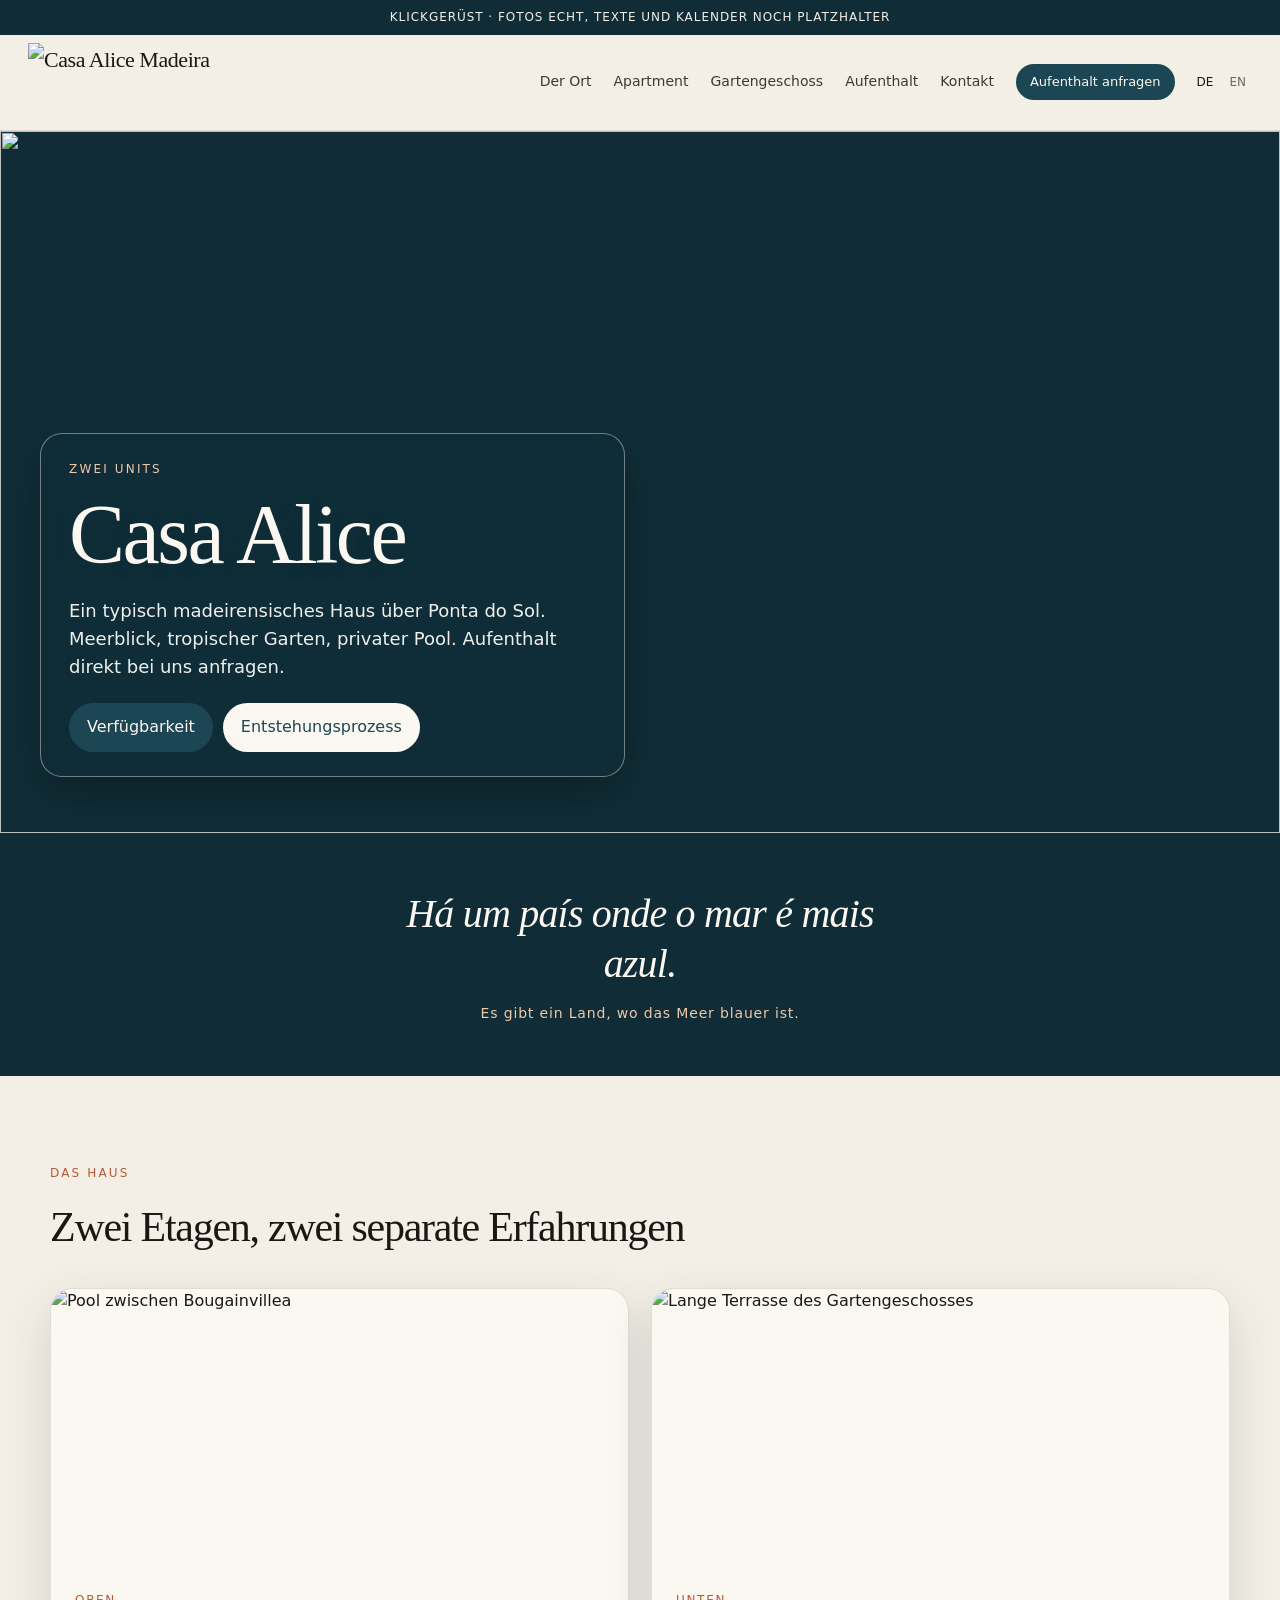
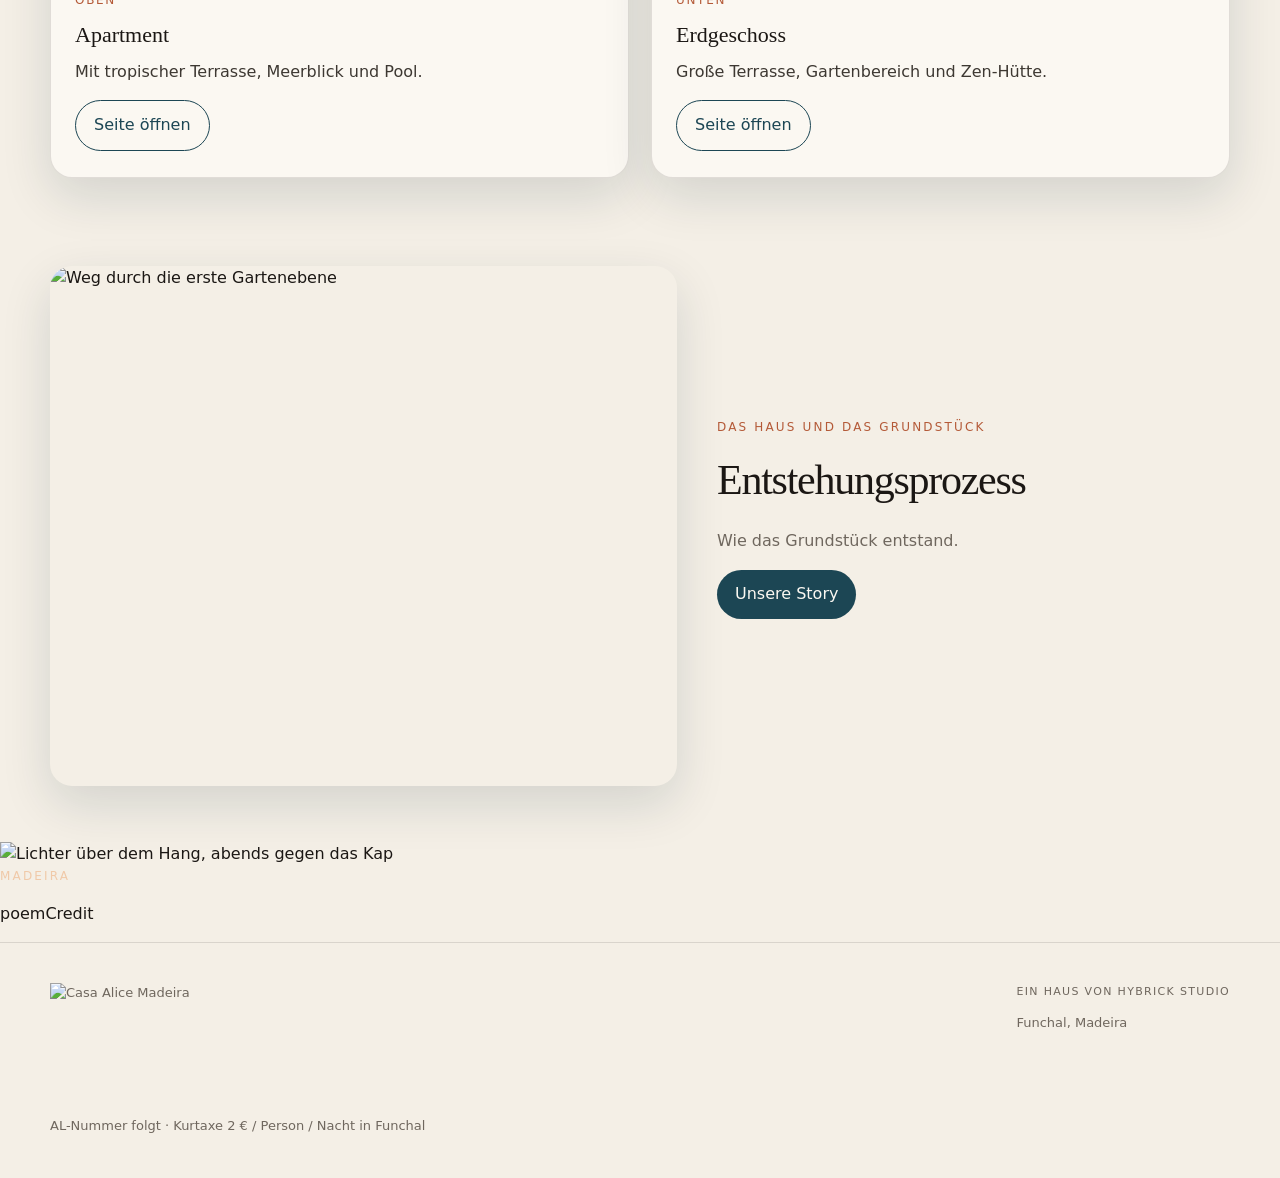
==== commit cc0dad4d: "Preview: Gedicht MADEIRA als Split Nachtfoto + Text auf der Startseite" ====
--- a/index.html
+++ b/index.html
@@ -12,10 +12,11 @@
   <link rel="apple-touch-icon" href="images/icons/apple-touch-icon.png" />
   <link rel="manifest" href="site.webmanifest" />
   <meta name="theme-color" content="#102d37" />
-  <link rel="stylesheet" href="styles.css?v=fix4" />
+  <link rel="stylesheet" href="styles.css?v=poem-c1" />
 </head>
 <body data-page="home">
   <div id="site-header"></div>
+
   <section class="hero">
     <div class="hero-slides" id="hero-slides" aria-hidden="true">
       <img class="is-on" src="images/slides/01-pool.jpg" alt="" />
@@ -44,6 +45,7 @@
       </div>
     </div>
   </section>
+
   <section class="quote-band" aria-label="Zitat">
     <div class="wrap">
       <blockquote>
@@ -52,6 +54,7 @@
       </blockquote>
     </div>
   </section>
+
   <section class="section">
     <div class="wrap">
       <div class="kicker" style="color:var(--terracotta)" data-i="unitsKicker"></div>
@@ -78,6 +81,7 @@
       </div>
     </div>
   </section>
+
   <section class="section tight" style="padding-top:0">
     <div class="wrap grid-2">
       <div class="photo-frame tall"><img src="images/garden-path.jpg" alt="Weg durch die erste Gartenebene" /></div>
@@ -89,8 +93,19 @@
       </div>
     </div>
   </section>
+
+  <section class="poem-split" aria-label="Madeira">
+    <div class="poem-photo">
+      <img src="images/slides/12-valley-night.jpg" alt="Lichter über dem Hang, abends gegen das Kap" />
+    </div>
+    <div class="poem-panel">
+      <div class="kicker">Madeira</div>
+      <div class="poem-body" id="home-poem"></div>
+      <p class="poem-credit" data-i="poemCredit"></p>
+    </div>
+  </section>
+
   <footer id="site-footer"></footer>
-  <script src="photos.js?v=fix4"></script>
-  <script src="site.js?v=fix4"></script>
+  <script src="site.js"></script>
 </body>
 </html>
--- a/styles.css
+++ b/styles.css
@@ -1,3 +1,4 @@
+/* casa-alice fix4 */
 :root {
   --ink: #1b1714;
   --ink-soft: #3d3832;
@@ -129,7 +130,7 @@
 .hero::after {
   content: "";
   position: absolute; inset: 0;
-  background: linear-gradient(180deg, rgba(16,45,55,0.22) 0%, rgba(16,45,55,0.34) 38%, rgba(16,45,55,0.78) 100%);
+  background: linear-gradient(180deg, rgba(16,45,55,0.18) 0%, rgba(16,45,55,0.28) 38%, rgba(16,45,55,0.55) 100%);
 }
 .hero-copy {
   position: relative; z-index: 1;
@@ -138,13 +139,13 @@
   max-width: 740px;
 }
 .hero-glass {
-  background: rgba(251, 248, 242, 0.16);
-  backdrop-filter: blur(18px) saturate(1.15);
-  -webkit-backdrop-filter: blur(18px) saturate(1.15);
-  border: 1px solid rgba(251, 248, 242, 0.32);
-  border-radius: 24px;
+  background: rgba(16, 45, 55, 0.58);
+  backdrop-filter: blur(16px) saturate(1.1);
+  -webkit-backdrop-filter: blur(16px) saturate(1.1);
+  border: 1px solid rgba(251, 248, 242, 0.42);
+  border-radius: 22px;
   padding: 26px 28px 24px;
-  box-shadow: 0 18px 48px rgba(16, 45, 55, 0.22);
+  box-shadow: 0 16px 40px rgba(0, 0, 0, 0.28);
 }
 .hero-glass h1 { text-shadow: 0 2px 16px rgba(16, 45, 55, 0.35); }
 .hero-actions {
